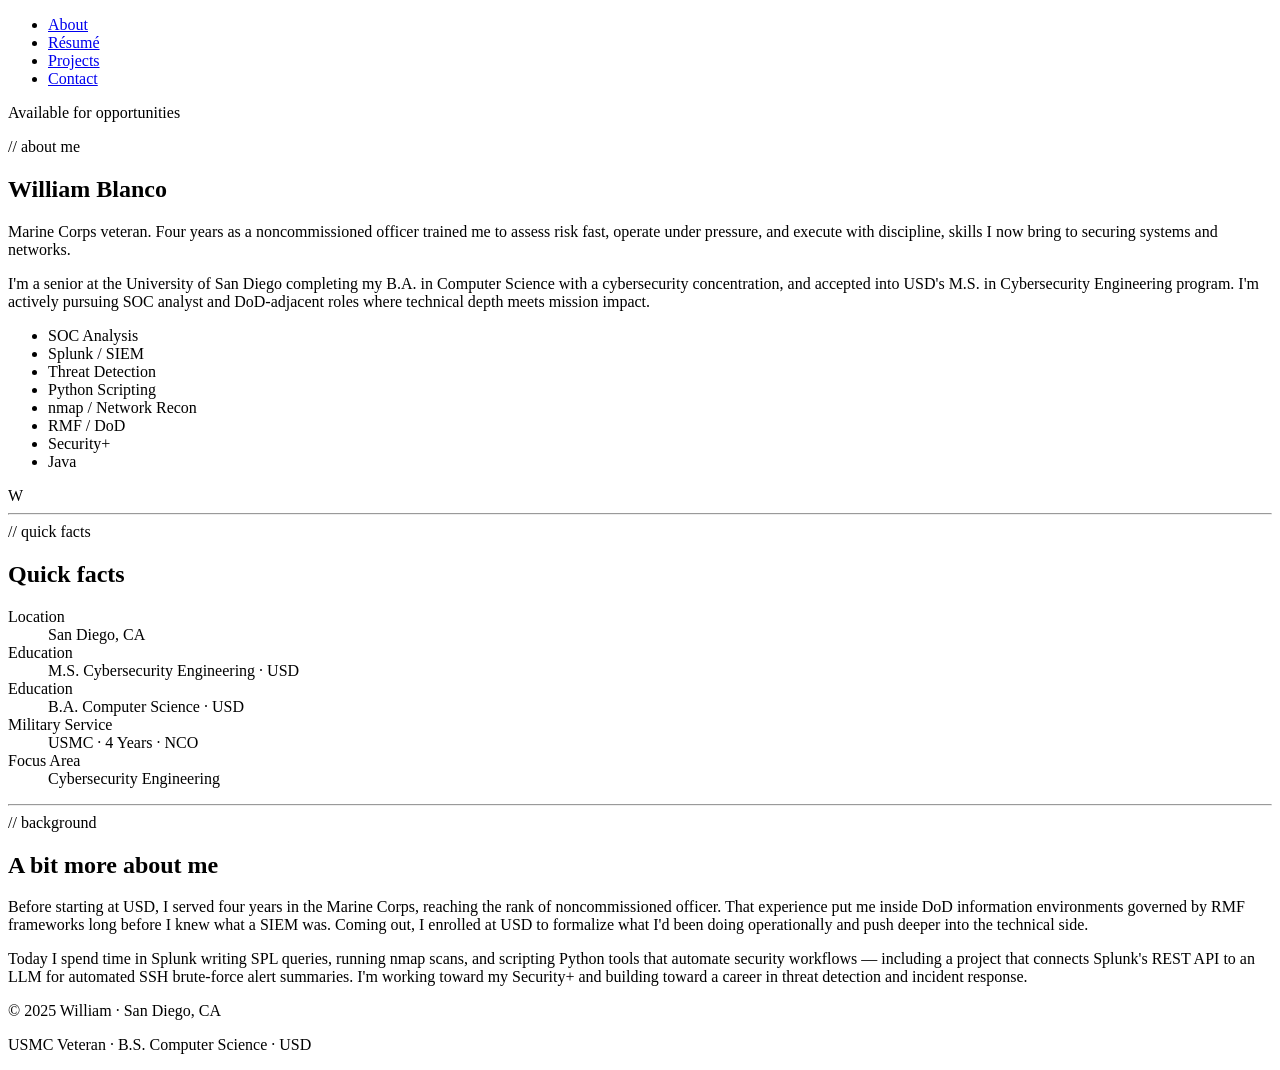
==== index.html @ 78c7a652 "INdex file completed" ====
<!DOCTYPE html>
<html lang="en">
<head>
  <meta charset="UTF-8" />
  <meta name="viewport" content="width=device-width, initial-scale=1.0" />
  <meta name="description" content="William — Cybersecurity engineering student, USMC veteran, and aspiring SOC analyst based in San Diego, CA." />
  <title>William — Cybersecurity Engineer</title>
  <link rel="stylesheet" href="css/style.css" />
</head>
<body>


  <header class="site-header">
  
    <nav aria-label="Primary navigation">
      <ul class="site-nav">
        <li><a href="index.html" aria-current="page">About</a></li>
        <li><a href="resume.html">Résumé</a></li>
        <li><a href="projects.html">Projects</a></li>
        <li><a href="contact.html">Contact</a></li>
      </ul>
    </nav>
  </header>

  <main id="main-content" class="site-main">

    <!-- ── HERO ── -->
    <section class="hero" aria-label="Introduction">
      <div class="hero-content">
        <p class="hero-badge" role="status">Available for opportunities</p>
        <span class="eyebrow">// about me</span>
          <h1>William Blanco</h1>

          <p class="lead">
            Marine Corps veteran. Four years as a noncommissioned officer trained me to assess risk fast, operate under pressure, and execute with discipline, skills I now bring to securing systems and networks.
          </p>

        <p>
          I'm a senior at the University of San Diego completing my B.A. in Computer Science with a cybersecurity concentration, and accepted into USD's M.S. in Cybersecurity Engineering program. I'm actively pursuing SOC analyst and DoD-adjacent roles where technical depth meets mission impact.
        </p>

          <ul class="tag-list" aria-label="Areas of expertise">
            <li>SOC Analysis</li>
            <li>Splunk / SIEM</li>
            <li>Threat Detection</li>
            <li>Python Scripting</li>
            <li>nmap / Network Recon</li>
            <li>RMF / DoD</li>
            <li>Security+</li>
            <li>Java</li>
          </ul>
      </div>

      <aside class="avatar-frame" aria-label="Profile photo">
        <!--
        Need to add photo still 
          <img src="assets/william.jpg" alt="William, cybersecurity engineering student" />
        -->
        <span class="avatar-initials" aria-hidden="true">W</span>
      </aside>
    </section>

    <hr class="divider" />

    <!-- ── QUICK FACTS ── -->
    <section aria-labelledby="facts-heading">
      <span class="eyebrow">// quick facts</span>
      <h2 id="facts-heading" class="sr-only">Quick facts</h2>
      <dl class="facts-grid">
        <div class="fact-card">
          <dt class="fact-label">Location</dt>
          <dd class="fact-value">San Diego, CA</dd>
        </div>
         <div class="fact-card">
          <dt class="fact-label">Education</dt>
          <dd class="fact-value">M.S. Cybersecurity Engineering · USD</dd>
        </div>
        <div class="fact-card">
          <dt class="fact-label">Education</dt>
          <dd class="fact-value">B.A. Computer Science · USD</dd>
        </div>
        <div class="fact-card">
          <dt class="fact-label">Military Service</dt>
          <dd class="fact-value">USMC · 4 Years · NCO</dd>
        </div>
        <div class="fact-card">
          <dt class="fact-label">Focus Area</dt>
          <dd class="fact-value">Cybersecurity Engineering</dd>
        </div>
      </dl>
    </section>

    <hr class="divider" />

    <!-- ── BRIEF BIO ── -->
    <section class="bio-section" aria-labelledby="bio-heading">
      <span class="eyebrow">// background</span>
      <h2 id="bio-heading">A bit more about me</h2>

      <p>
        Before starting at USD, I served four years in the Marine Corps, reaching the rank of noncommissioned officer. That experience put me inside DoD information environments governed by RMF frameworks long before I knew what a SIEM was. Coming out, I enrolled at USD to formalize what I'd been doing operationally and push deeper into the technical side.
      </p>

      <p>
        Today I spend time in Splunk writing SPL queries, running nmap scans, and scripting Python tools that automate security workflows — including a project that connects Splunk's REST API to an LLM for automated SSH brute-force alert summaries. I'm working toward my Security+ and building toward a career in threat detection and incident response.
      </p>

    </section>

  </main>

  <footer class="site-footer">
    <p>© 2025 William · San Diego, CA</p>
    <p>USMC Veteran · B.S. Computer Science · USD</p>
  </footer>

</body>
</html>
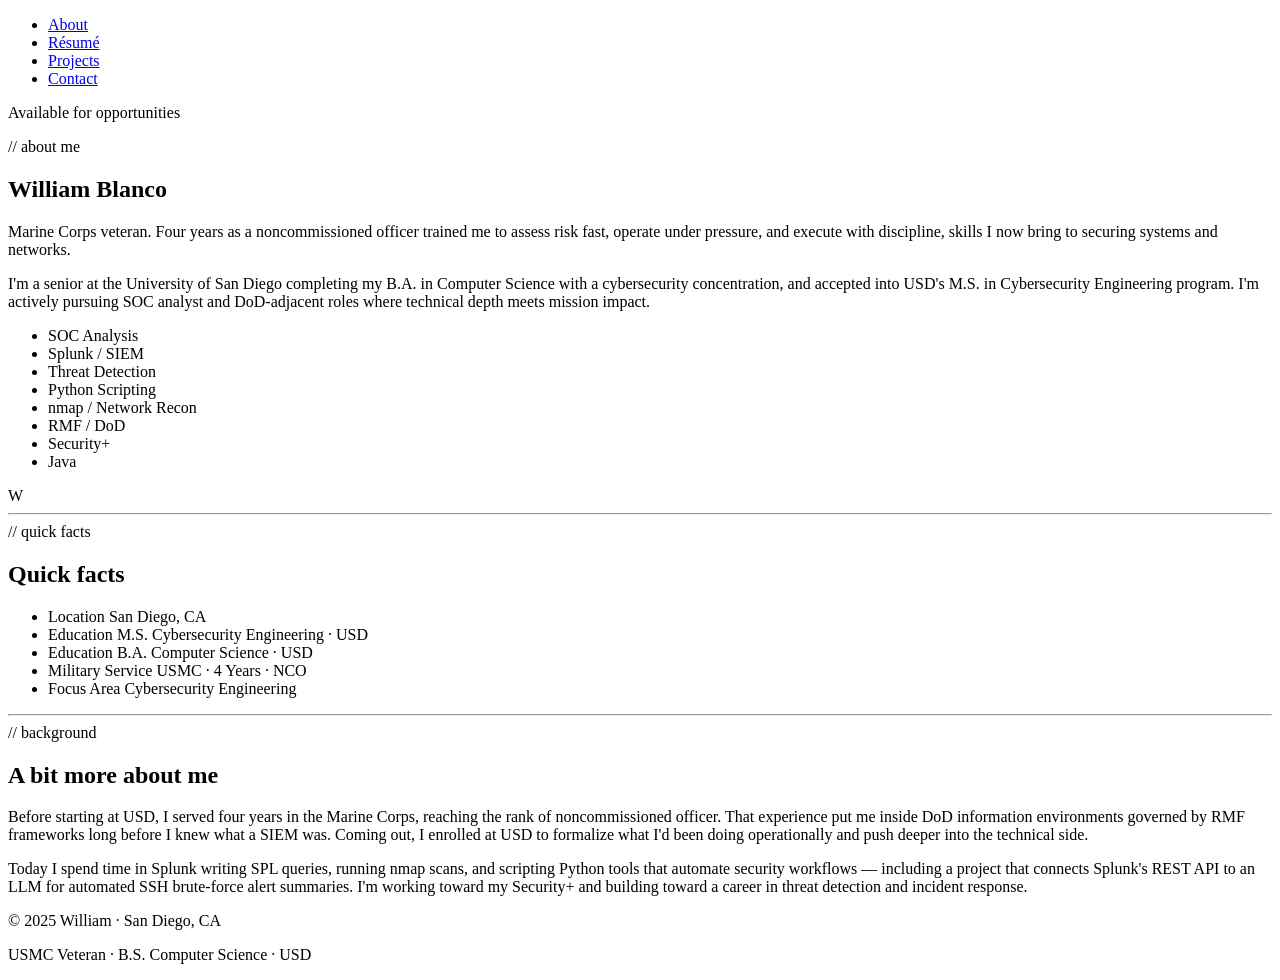
==== commit a64699b9: "Working through valifdator errors as well as resume.html" ====
--- a/index.html
+++ b/index.html
@@ -1,11 +1,11 @@
 <!DOCTYPE html>
 <html lang="en">
 <head>
-  <meta charset="UTF-8" />
-  <meta name="viewport" content="width=device-width, initial-scale=1.0" />
-  <meta name="description" content="William — Cybersecurity engineering student, USMC veteran, and aspiring SOC analyst based in San Diego, CA." />
+  <meta charset="UTF-8" >
+  <meta name="viewport" content="width=device-width, initial-scale=1.0" >
+  <meta name="description" content="William — Cybersecurity engineering student, USMC veteran, and aspiring SOC analyst based in San Diego, CA." >
   <title>William — Cybersecurity Engineer</title>
-  <link rel="stylesheet" href="css/style.css" />
+  <link rel="stylesheet" href="css/style.css">
 </head>
 <body>
 
@@ -60,37 +60,37 @@
       </aside>
     </section>
 
-    <hr class="divider" />
+    <hr class="divider" >
 
     <!-- ── QUICK FACTS ── -->
     <section aria-labelledby="facts-heading">
       <span class="eyebrow">// quick facts</span>
       <h2 id="facts-heading" class="sr-only">Quick facts</h2>
-      <dl class="facts-grid">
-        <div class="fact-card">
-          <dt class="fact-label">Location</dt>
-          <dd class="fact-value">San Diego, CA</dd>
-        </div>
-         <div class="fact-card">
-          <dt class="fact-label">Education</dt>
-          <dd class="fact-value">M.S. Cybersecurity Engineering · USD</dd>
-        </div>
-        <div class="fact-card">
-          <dt class="fact-label">Education</dt>
-          <dd class="fact-value">B.A. Computer Science · USD</dd>
-        </div>
-        <div class="fact-card">
-          <dt class="fact-label">Military Service</dt>
-          <dd class="fact-value">USMC · 4 Years · NCO</dd>
-        </div>
-        <div class="fact-card">
-          <dt class="fact-label">Focus Area</dt>
-          <dd class="fact-value">Cybersecurity Engineering</dd>
-        </div>
-      </dl>
+      <ul class="facts-grid">
+        <li class="fact-card">
+          <span class="fact-label">Location</span>
+          <span class="fact-value">San Diego, CA</span>
+        </li>
+         <li class="fact-card">
+          <span class="fact-label">Education</span>
+          <span class="fact-value">M.S. Cybersecurity Engineering · USD</span>
+         </li>
+        <li class="fact-card">
+          <span class="fact-label">Education</span>
+          <span class="fact-value">B.A. Computer Science · USD</span>
+        </li>
+        <li class="fact-card">
+          <span class="fact-label">Military Service</span>
+          <span class="fact-value">USMC · 4 Years · NCO</span>
+        </li>
+        <li class="fact-card">
+          <span class="fact-label">Focus Area</span>
+          <span class="fact-value">Cybersecurity Engineering</span>
+        </li>
+      </ul>
     </section>
 
-    <hr class="divider" />
+    <hr class="divider" >
 
     <!-- ── BRIEF BIO ── -->
     <section class="bio-section" aria-labelledby="bio-heading">
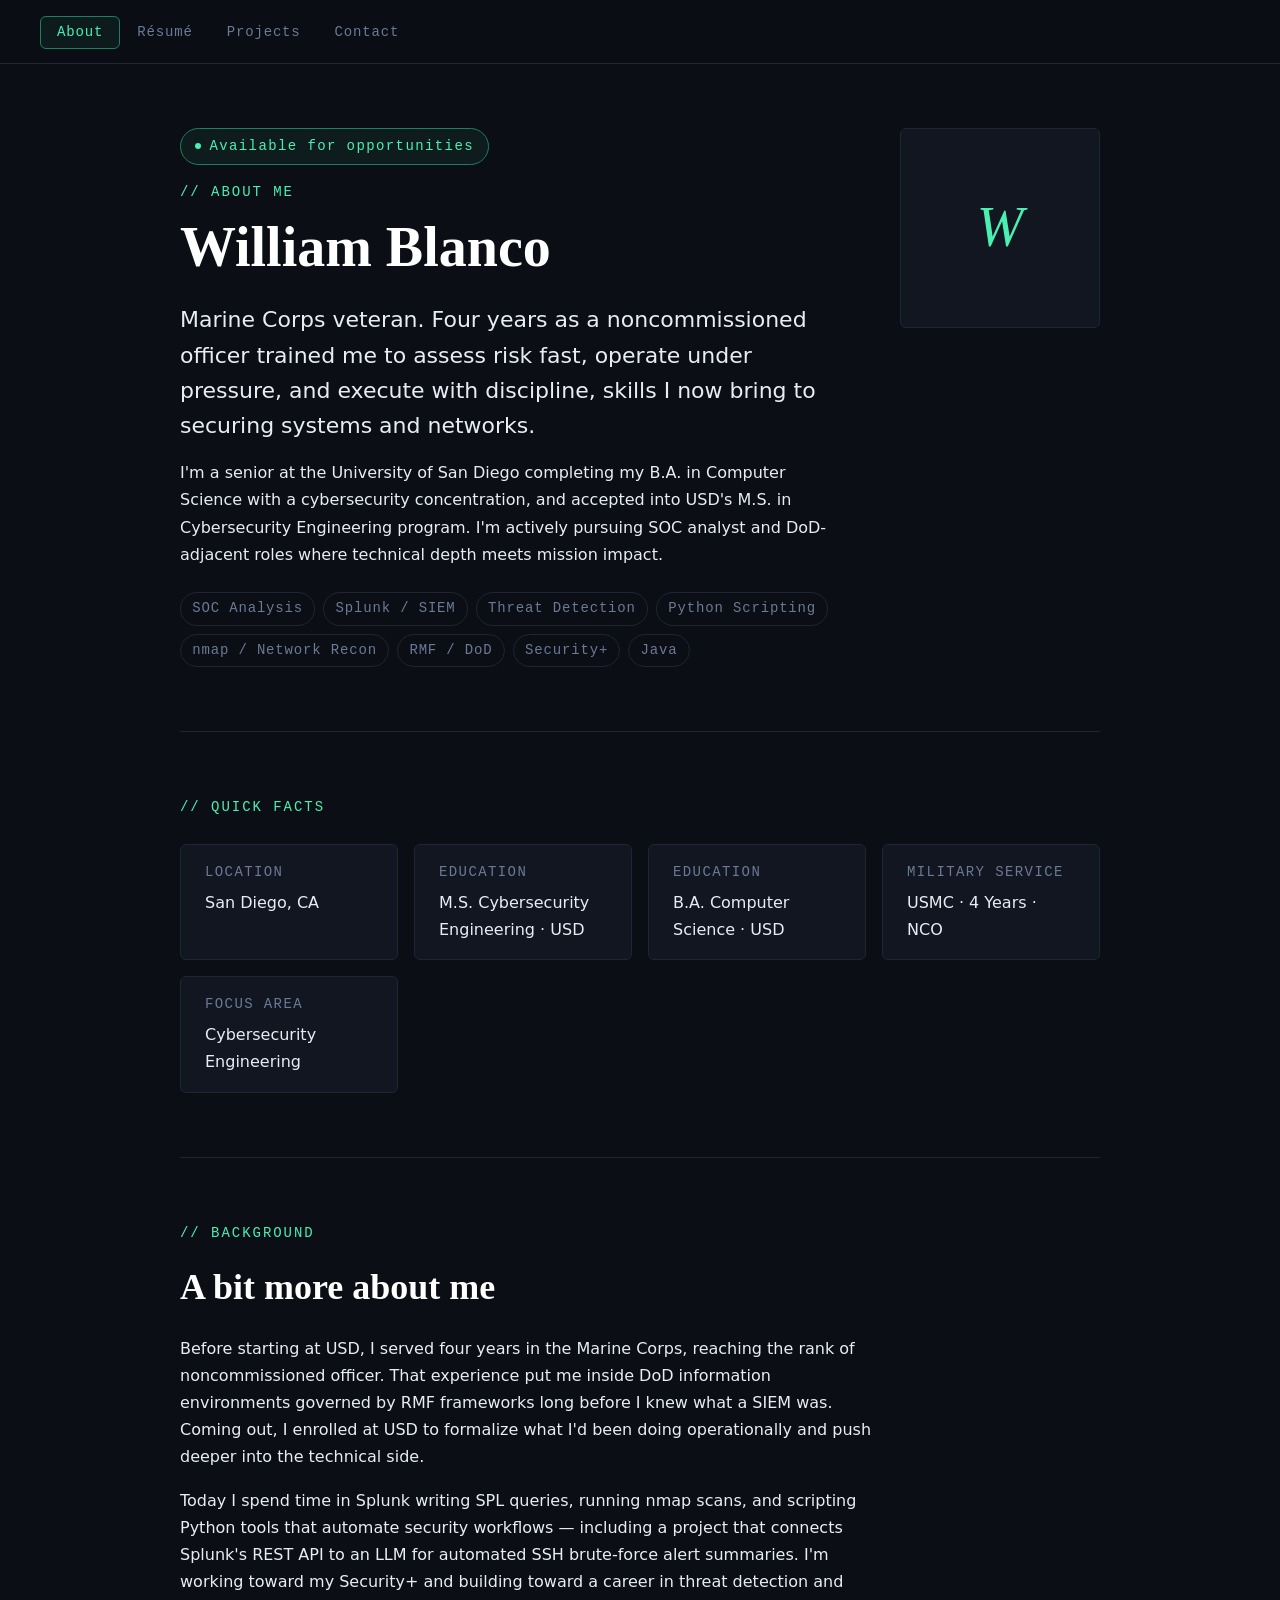
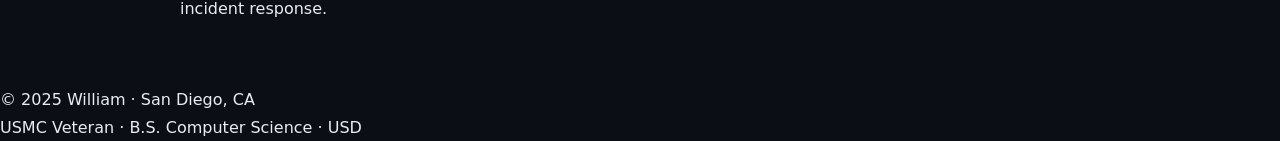
==== commit e3bea5d5: "had to fix links for css, working through css with help from claude" ====
--- a/index.html
+++ b/index.html
@@ -1,17 +1,20 @@
 <!DOCTYPE html>
 <html lang="en">
+
 <head>
-  <meta charset="UTF-8" >
-  <meta name="viewport" content="width=device-width, initial-scale=1.0" >
-  <meta name="description" content="William — Cybersecurity engineering student, USMC veteran, and aspiring SOC analyst based in San Diego, CA." >
+  <meta charset="UTF-8">
+  <meta name="viewport" content="width=device-width, initial-scale=1.0">
+  <meta name="description"
+    content="William — Cybersecurity engineering student, USMC veteran, and aspiring SOC analyst based in San Diego, CA.">
   <title>William — Cybersecurity Engineer</title>
-  <link rel="stylesheet" href="css/style.css">
+  <link rel="stylesheet" href="css/styles.css">
 </head>
+
 <body>
 
 
   <header class="site-header">
-  
+
     <nav aria-label="Primary navigation">
       <ul class="site-nav">
         <li><a href="index.html" aria-current="page">About</a></li>
@@ -29,26 +32,29 @@
       <div class="hero-content">
         <p class="hero-badge" role="status">Available for opportunities</p>
         <span class="eyebrow">// about me</span>
-          <h1>William Blanco</h1>
+        <h1>William Blanco</h1>
 
-          <p class="lead">
-            Marine Corps veteran. Four years as a noncommissioned officer trained me to assess risk fast, operate under pressure, and execute with discipline, skills I now bring to securing systems and networks.
-          </p>
+        <p class="lead">
+          Marine Corps veteran. Four years as a noncommissioned officer trained me to assess risk fast, operate under
+          pressure, and execute with discipline, skills I now bring to securing systems and networks.
+        </p>
 
         <p>
-          I'm a senior at the University of San Diego completing my B.A. in Computer Science with a cybersecurity concentration, and accepted into USD's M.S. in Cybersecurity Engineering program. I'm actively pursuing SOC analyst and DoD-adjacent roles where technical depth meets mission impact.
+          I'm a senior at the University of San Diego completing my B.A. in Computer Science with a cybersecurity
+          concentration, and accepted into USD's M.S. in Cybersecurity Engineering program. I'm actively pursuing SOC
+          analyst and DoD-adjacent roles where technical depth meets mission impact.
         </p>
 
-          <ul class="tag-list" aria-label="Areas of expertise">
-            <li>SOC Analysis</li>
-            <li>Splunk / SIEM</li>
-            <li>Threat Detection</li>
-            <li>Python Scripting</li>
-            <li>nmap / Network Recon</li>
-            <li>RMF / DoD</li>
-            <li>Security+</li>
-            <li>Java</li>
-          </ul>
+        <ul class="tag-list" aria-label="Areas of expertise">
+          <li>SOC Analysis</li>
+          <li>Splunk / SIEM</li>
+          <li>Threat Detection</li>
+          <li>Python Scripting</li>
+          <li>nmap / Network Recon</li>
+          <li>RMF / DoD</li>
+          <li>Security+</li>
+          <li>Java</li>
+        </ul>
       </div>
 
       <aside class="avatar-frame" aria-label="Profile photo">
@@ -60,7 +66,7 @@
       </aside>
     </section>
 
-    <hr class="divider" >
+    <hr class="divider">
 
     <!-- ── QUICK FACTS ── -->
     <section aria-labelledby="facts-heading">
@@ -71,10 +77,10 @@
           <span class="fact-label">Location</span>
           <span class="fact-value">San Diego, CA</span>
         </li>
-         <li class="fact-card">
+        <li class="fact-card">
           <span class="fact-label">Education</span>
           <span class="fact-value">M.S. Cybersecurity Engineering · USD</span>
-         </li>
+        </li>
         <li class="fact-card">
           <span class="fact-label">Education</span>
           <span class="fact-value">B.A. Computer Science · USD</span>
@@ -90,7 +96,7 @@
       </ul>
     </section>
 
-    <hr class="divider" >
+    <hr class="divider">
 
     <!-- ── BRIEF BIO ── -->
     <section class="bio-section" aria-labelledby="bio-heading">
@@ -98,11 +104,17 @@
       <h2 id="bio-heading">A bit more about me</h2>
 
       <p>
-        Before starting at USD, I served four years in the Marine Corps, reaching the rank of noncommissioned officer. That experience put me inside DoD information environments governed by RMF frameworks long before I knew what a SIEM was. Coming out, I enrolled at USD to formalize what I'd been doing operationally and push deeper into the technical side.
+        Before starting at USD, I served four years in the Marine Corps, reaching the rank of noncommissioned officer.
+        That experience put me inside DoD information environments governed by RMF frameworks long before I knew what a
+        SIEM was. Coming out, I enrolled at USD to formalize what I'd been doing operationally and push deeper into the
+        technical side.
       </p>
 
       <p>
-        Today I spend time in Splunk writing SPL queries, running nmap scans, and scripting Python tools that automate security workflows — including a project that connects Splunk's REST API to an LLM for automated SSH brute-force alert summaries. I'm working toward my Security+ and building toward a career in threat detection and incident response.
+        Today I spend time in Splunk writing SPL queries, running nmap scans, and scripting Python tools that automate
+        security workflows — including a project that connects Splunk's REST API to an LLM for automated SSH brute-force
+        alert summaries. I'm working toward my Security+ and building toward a career in threat detection and incident
+        response.
       </p>
 
     </section>
@@ -115,4 +127,5 @@
   </footer>
 
 </body>
+
 </html>
--- a/css/styles.css
+++ b/css/styles.css
@@ -0,0 +1,436 @@
+:root {
+  /* Colors */
+  --clr-bg:          #0b0e14;
+  --clr-surface:     #111620;
+  --clr-border:      #1e2535;
+  --clr-accent:      #4af0b2;
+  --clr-accent-dim:  #1e7f5e;
+  --clr-text:        #e8edf5;
+  --clr-muted:       #6b7a96;
+  --clr-heading:     #ffffff;
+
+  /* Typography — system fonts, no external dependencies */
+  --ff-sans:  'Segoe UI', system-ui, sans-serif;
+  --ff-mono:  ui-monospace, 'Cascadia Code', 'Fira Mono', monospace;
+  --ff-serif: Georgia, 'Times New Roman', serif;
+
+  /* Fluid type scale */
+  --step--1: clamp(0.75rem, 0.7rem + 0.25vw, 0.875rem);
+  --step-0:  clamp(0.9375rem, 0.9rem + 0.2vw, 1rem);
+  --step-1:  clamp(1.125rem, 1rem + 0.6vw, 1.375rem);
+  --step-2:  clamp(1.5rem, 1.2rem + 1.5vw, 2.25rem);
+  --step-3:  clamp(2rem, 1.5rem + 2.5vw, 3.5rem);
+
+  /* Spacing */
+  --space-xs: 0.5rem;
+  --space-s:  1rem;
+  --space-m:  1.5rem;
+  --space-l:  2.5rem;
+  --space-xl: 4rem;
+
+  /* Misc */
+  --radius:    6px;
+  --nav-h:     64px;
+  --max-w:     1000px;
+  --content-w: 68ch;
+}
+*, *::before, *::after {
+  box-sizing: border-box;
+  margin: 0;
+  padding: 0;
+}
+
+html {
+  scroll-behavior: smooth;
+  -webkit-text-size-adjust: 100%;
+}
+
+body {
+  font-family: var(--ff-sans);
+  font-size: var(--step-0);
+  line-height: 1.7;
+  color: var(--clr-text);
+  background-color: var(--clr-bg);
+  min-height: 100vh;
+}
+
+img, svg { display: block; max-width: 100%; }
+
+a { color: var(--clr-accent); }
+a:hover { color: var(--clr-text); }
+
+ul, ol { padding-left: 1.25em; }
+.site-header {
+  position: sticky;
+  top: 0;
+  height: var(--nav-h);
+  background: rgba(11, 14, 20, 0.88);
+  backdrop-filter: blur(12px);
+  -webkit-backdrop-filter: blur(12px);
+  border-bottom: 1px solid var(--clr-border);
+  z-index: 100;
+  display: flex;
+  align-items: center;
+  justify-content: space-between;
+  padding-inline: var(--space-l);
+}
+
+.site-logo {
+  font-family: var(--ff-mono);
+  font-size: var(--step--1);
+  color: var(--clr-accent);
+  text-decoration: none;
+  letter-spacing: 0.08em;
+}
+
+.site-logo span { color: var(--clr-muted); }
+
+.site-nav {
+  display: flex;
+  gap: 0;
+  list-style: none;
+  padding: 0;
+}
+
+.site-nav a {
+  font-family: var(--ff-mono);
+  font-size: var(--step--1);
+  letter-spacing: 0.06em;
+  color: var(--clr-muted);
+  text-decoration: none;
+  padding: 0.45rem 1rem;
+  border: 1px solid transparent;
+  border-radius: var(--radius);
+  transition: color 0.2s, border-color 0.2s, background-color 0.2s;
+}
+
+.site-nav a:hover,
+.site-nav [aria-current="page"] {
+  color: var(--clr-accent);
+  border-color: var(--clr-accent-dim);
+  background-color: rgba(74, 240, 178, 0.06);
+}
+.site-main {
+  max-width: var(--max-w);
+  margin-inline: auto;
+  padding: var(--space-xl) var(--space-l);
+}
+
+.eyebrow {
+  font-family: var(--ff-mono);
+  font-size: var(--step--1);
+  letter-spacing: 0.14em;
+  color: var(--clr-accent);
+  text-transform: uppercase;
+  display: block;
+  margin-bottom: 0.75rem;
+}
+
+h1 {
+  font-family: var(--ff-serif);
+  font-size: var(--step-3);
+  color: var(--clr-heading);
+  line-height: 1.1;
+  margin-bottom: var(--space-m);
+}
+
+h2 {
+  font-family: var(--ff-serif);
+  font-size: var(--step-2);
+  color: var(--clr-heading);
+  margin-bottom: var(--space-s);
+}
+
+h3 {
+  font-family: var(--ff-sans);
+  font-size: var(--step-1);
+  font-weight: 700;
+  color: var(--clr-heading);
+  margin-bottom: 0.4rem;
+}
+
+p { max-width: var(--content-w); }
+
+.lead {
+  font-size: var(--step-1);
+  line-height: 1.6;
+  color: var(--clr-text);
+  max-width: 56ch;
+}
+
+.sr-only {
+  position: absolute;
+  width: 1px;
+  height: 1px;
+  padding: 0;
+  margin: -1px;
+  overflow: hidden;
+  clip: rect(0, 0, 0, 0);
+  white-space: nowrap;
+  border: 0;
+}
+
+.divider {
+  border: none;
+  border-top: 1px solid var(--clr-border);
+  margin-block: var(--space-xl);
+}
+.hero {
+  display: grid;
+  grid-template-columns: 1fr auto;
+  gap: var(--space-xl);
+  align-items: start;
+  margin-bottom: var(--space-xl);
+}
+
+.hero-content { min-width: 0; }
+
+.hero-content p + p { margin-top: var(--space-s); }
+
+.hero-badge {
+  display: inline-flex;
+  align-items: center;
+  gap: 0.5rem;
+  font-family: var(--ff-mono);
+  font-size: var(--step--1);
+  letter-spacing: 0.1em;
+  color: var(--clr-accent);
+  border: 1px solid var(--clr-accent-dim);
+  background: rgba(74, 240, 178, 0.06);
+  padding: 0.35rem 0.9rem;
+  border-radius: 2rem;
+  margin-bottom: var(--space-s);
+}
+
+.hero-badge::before {
+  content: '';
+  width: 6px;
+  height: 6px;
+  background: var(--clr-accent);
+  border-radius: 50%;
+  animation: pulse 2s ease infinite;
+}
+
+@keyframes pulse {
+  0%, 100% { opacity: 1; transform: scale(1); }
+  50%       { opacity: 0.4; transform: scale(0.7); }
+}
+
+.avatar-frame {
+  width: clamp(140px, 20vw, 200px);
+  aspect-ratio: 1;
+  border: 1px solid var(--clr-border);
+  border-radius: var(--radius);
+  background: var(--clr-surface);
+  display: flex;
+  align-items: center;
+  justify-content: center;
+  overflow: hidden;
+  flex-shrink: 0;
+}
+
+.avatar-frame img {
+  width: 100%;
+  height: 100%;
+  object-fit: cover;
+}
+
+.avatar-initials {
+  font-family: var(--ff-serif);
+  font-size: clamp(2.5rem, 5vw, 3.5rem);
+  color: var(--clr-accent);
+  font-style: italic;
+}
+
+.tag-list {
+  display: flex;
+  flex-wrap: wrap;
+  gap: 0.5rem;
+  margin-top: var(--space-m);
+  padding: 0;
+  list-style: none;
+}
+
+.tag-list li {
+  font-family: var(--ff-mono);
+  font-size: var(--step--1);
+  letter-spacing: 0.06em;
+  color: var(--clr-muted);
+  border: 1px solid var(--clr-border);
+  padding: 0.25rem 0.7rem;
+  border-radius: 2rem;
+}
+.facts-grid {
+  display: grid;
+  grid-template-columns: repeat(auto-fit, minmax(200px, 1fr));
+  gap: var(--space-s);
+  margin-top: var(--space-m);
+  list-style: none;
+  padding: 0;
+}
+
+.fact-card {
+  background: var(--clr-surface);
+  border: 1px solid var(--clr-border);
+  border-radius: var(--radius);
+  padding: var(--space-s) var(--space-m);
+}
+
+.fact-label {
+  font-family: var(--ff-mono);
+  font-size: var(--step--1);
+  letter-spacing: 0.1em;
+  text-transform: uppercase;
+  color: var(--clr-muted);
+  display: block;
+  margin-bottom: 0.25rem;
+}
+
+.fact-value {
+  font-size: var(--step-0);
+  font-weight: 500;
+  color: var(--clr-text);
+  display: block;
+}
+
+.bio-section p + p { margin-top: var(--space-s); }
+.contact-grid {
+  display: grid;
+  grid-template-columns: 1fr 1fr;
+  gap: var(--space-xl);
+  margin-top: var(--space-l);
+}
+
+.contact-links {
+  list-style: none;
+  padding: 0;
+  display: flex;
+  flex-direction: column;
+  gap: 0.75rem;
+  margin-top: var(--space-m);
+}
+
+.contact-link {
+  display: flex;
+  align-items: center;
+  gap: var(--space-s);
+  text-decoration: none;
+  color: var(--clr-text);
+  padding: var(--space-s) var(--space-m);
+  background: var(--clr-surface);
+  border: 1px solid var(--clr-border);
+  border-radius: var(--radius);
+  transition: border-color 0.2s, color 0.2s;
+}
+
+.contact-link:hover {
+  border-color: var(--clr-accent-dim);
+  color: var(--clr-accent);
+}
+
+.cl-icon {
+  width: 36px;
+  height: 36px;
+  background: rgba(74, 240, 178, 0.06);
+  border: 1px solid var(--clr-border);
+  border-radius: var(--radius);
+  display: flex;
+  align-items: center;
+  justify-content: center;
+  flex-shrink: 0;
+}
+
+.cl-icon svg {
+  width: 18px;
+  height: 18px;
+  stroke: var(--clr-accent);
+  fill: none;
+  stroke-width: 1.5;
+  stroke-linecap: round;
+  stroke-linejoin: round;
+}
+
+.cl-label {
+  font-family: var(--ff-mono);
+  font-size: var(--step--1);
+  letter-spacing: 0.08em;
+  color: var(--clr-muted);
+  display: block;
+}
+
+.cl-value {
+  font-size: var(--step-0);
+  font-weight: 500;
+  display: block;
+}
+
+.contact-form {
+  display: flex;
+  flex-direction: column;
+  gap: var(--space-s);
+}
+
+.form-field {
+  display: flex;
+  flex-direction: column;
+  gap: 0.35rem;
+}
+
+.contact-form label {
+  font-family: var(--ff-mono);
+  font-size: var(--step--1);
+  letter-spacing: 0.1em;
+  text-transform: uppercase;
+  color: var(--clr-muted);
+}
+
+.contact-form input,
+.contact-form textarea {
+  width: 100%;
+  background: var(--clr-surface);
+  border: 1px solid var(--clr-border);
+  border-radius: var(--radius);
+  color: var(--clr-text);
+  font-family: var(--ff-sans);
+  font-size: var(--step-0);
+  padding: 0.7rem 1rem;
+  outline: none;
+  transition: border-color 0.2s;
+}
+
+.contact-form input:focus,
+.contact-form textarea:focus {
+  border-color: var(--clr-accent-dim);
+}
+
+.contact-form input:invalid:not(:placeholder-shown),
+.contact-form textarea:invalid:not(:placeholder-shown) {
+  border-color: #e05252;
+}
+
+.contact-form textarea {
+  resize: vertical;
+  min-height: 120px;
+  line-height: 1.6;
+}
+
+.contact-form button[type="submit"] {
+  font-family: var(--ff-mono);
+  font-size: var(--step--1);
+  letter-spacing: 0.08em;
+  color: var(--clr-bg);
+  background: var(--clr-accent);
+  border: none;
+  border-radius: var(--radius);
+  padding: 0.75rem 1.5rem;
+  cursor: pointer;
+  transition: opacity 0.2s;
+  align-self: flex-start;
+}
+
+.contact-form button[type="submit"]:hover { opacity: 0.86; }
+
+.contact-form button[type="submit"]:focus-visible {
+  outline: 2px solid var(--clr-text);
+  outline-offset: 2px;
+}
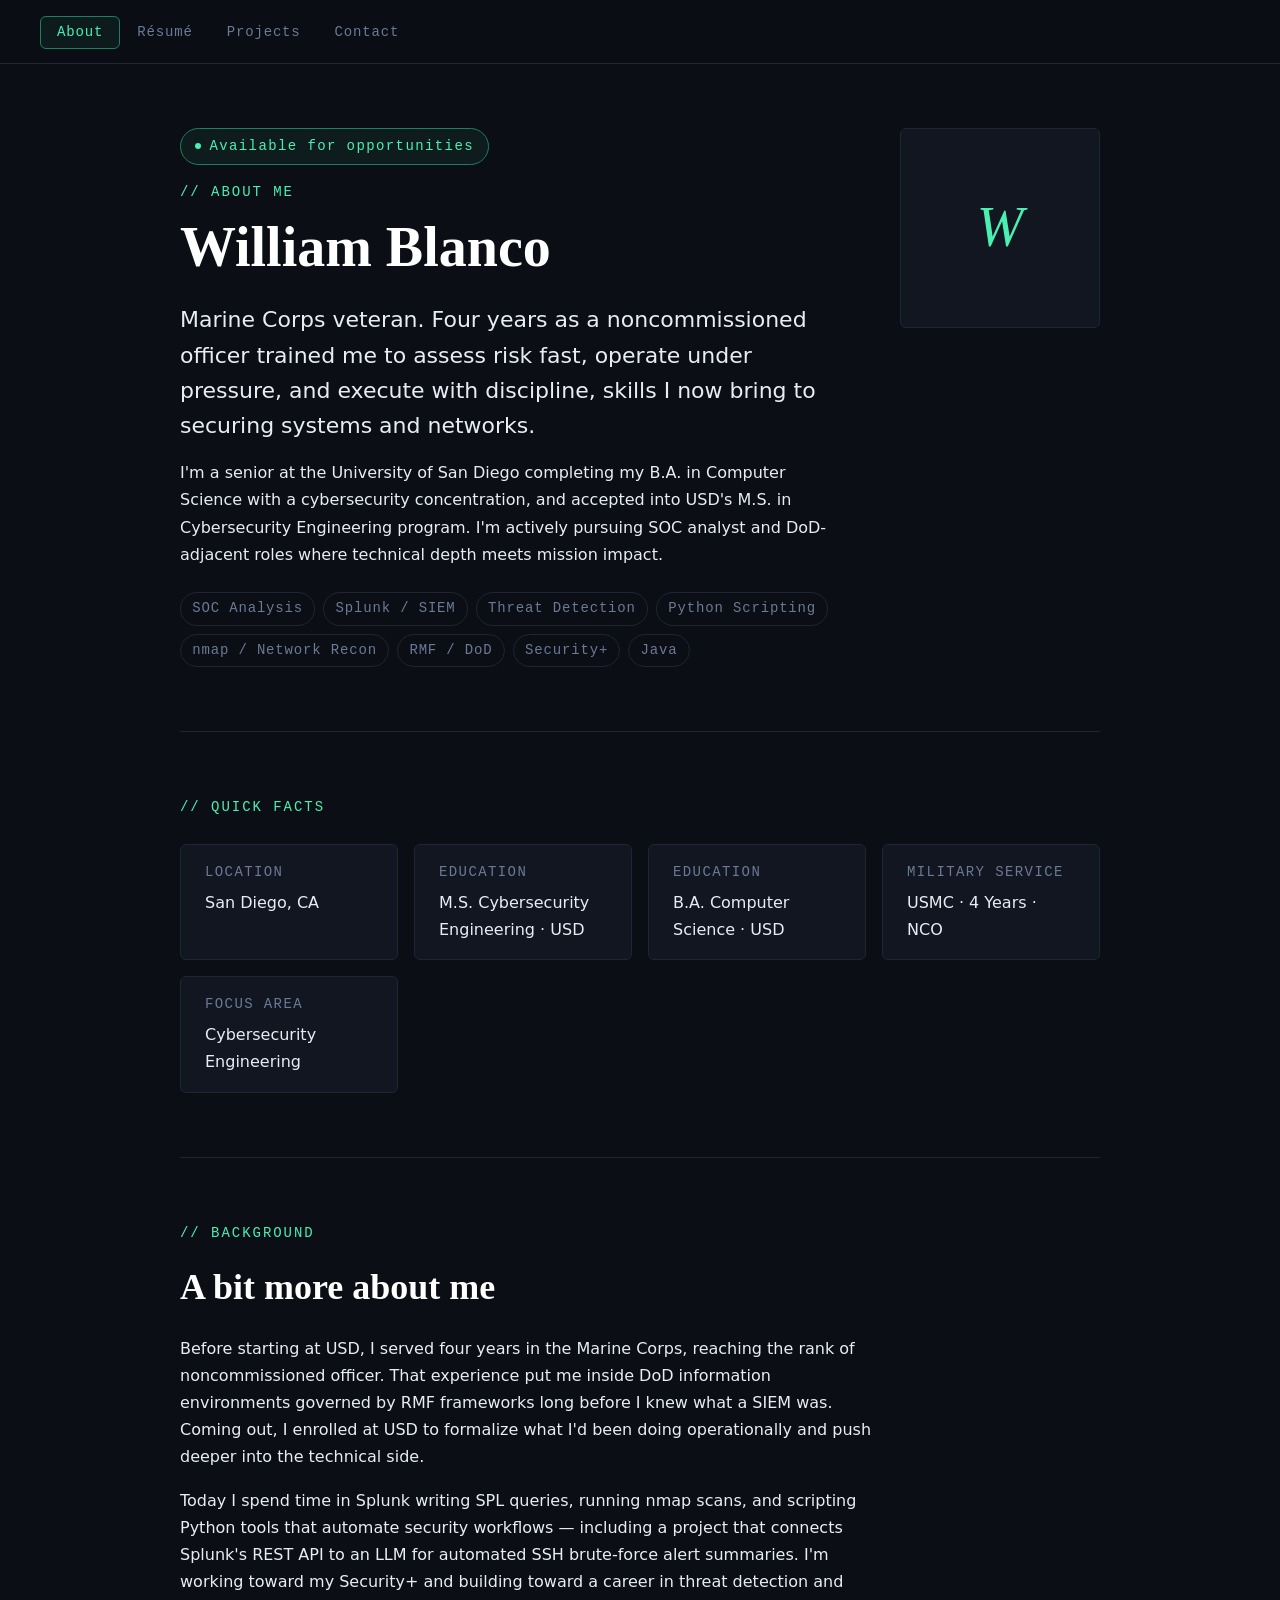
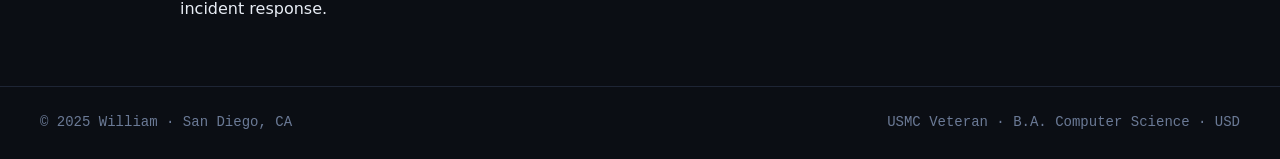
==== commit 514d41c9: "typo fixed" ====
--- a/index.html
+++ b/index.html
@@ -123,7 +123,7 @@
 
   <footer class="site-footer">
     <p>© 2025 William · San Diego, CA</p>
-    <p>USMC Veteran · B.S. Computer Science · USD</p>
+    <p>USMC Veteran · B.A. Computer Science · USD</p>
   </footer>
 
 </body>
--- a/css/styles.css
+++ b/css/styles.css
@@ -433,4 +433,278 @@
 .contact-form button[type="submit"]:focus-visible {
   outline: 2px solid var(--clr-text);
   outline-offset: 2px;
+}
+.resume-download {
+  display: inline-flex;
+  align-items: center;
+  gap: 0.5rem;
+  font-family: var(--ff-mono);
+  font-size: var(--step--1);
+  letter-spacing: 0.06em;
+  color: var(--clr-bg);
+  background: var(--clr-accent);
+  padding: 0.65rem 1.5rem;
+  border-radius: var(--radius);
+  text-decoration: none;
+  transition: opacity 0.2s, transform 0.15s;
+  margin-bottom: var(--space-l);
+}
+
+.resume-download:hover {
+  opacity: 0.88;
+  transform: translateY(-1px);
+  color: var(--clr-bg);
+}
+
+.resume-section { margin-bottom: var(--space-xl); }
+
+.resume-section-title {
+  font-family: var(--ff-mono);
+  font-size: var(--step--1);
+  letter-spacing: 0.14em;
+  text-transform: uppercase;
+  color: var(--clr-accent);
+  padding-bottom: 0.5rem;
+  border-bottom: 1px solid var(--clr-border);
+  margin-bottom: var(--space-m);
+}
+
+.timeline {
+  list-style: none;
+  padding: 0;
+}
+
+.timeline-entry {
+  display: grid;
+  grid-template-columns: 1fr auto;
+  gap: var(--space-s);
+  padding-block: var(--space-m);
+  border-bottom: 1px solid var(--clr-border);
+}
+
+.timeline-entry:last-child { border-bottom: none; }
+
+.entry-org {
+  font-family: var(--ff-mono);
+  font-size: var(--step--1);
+  letter-spacing: 0.08em;
+  color: var(--clr-accent);
+  display: block;
+  margin-bottom: 0.2rem;
+}
+
+.entry-date {
+  font-family: var(--ff-mono);
+  font-size: var(--step--1);
+  color: var(--clr-muted);
+  white-space: nowrap;
+  padding-top: 0.1rem;
+}
+
+.entry-bullets {
+  list-style: none;
+  padding: 0;
+  margin-top: 0.6rem;
+}
+
+.entry-bullets li {
+  font-size: var(--step-0);
+  color: var(--clr-muted);
+  line-height: 1.6;
+  padding-left: 1rem;
+  position: relative;
+  margin-bottom: 0.3rem;
+}
+
+.entry-bullets li::before {
+  content: '›';
+  position: absolute;
+  left: 0;
+  color: var(--clr-accent-dim);
+}
+
+.skills-grid {
+  display: grid;
+  grid-template-columns: repeat(auto-fill, minmax(200px, 1fr));
+  gap: var(--space-m);
+  margin-top: var(--space-s);
+}
+
+.skill-group-name {
+  font-family: var(--ff-mono);
+  font-size: var(--step--1);
+  letter-spacing: 0.1em;
+  text-transform: uppercase;
+  color: var(--clr-muted);
+  margin-bottom: 0.5rem;
+}
+
+.chip-list {
+  display: flex;
+  flex-wrap: wrap;
+  gap: 0.35rem;
+  list-style: none;
+  padding: 0;
+}
+
+.chip-list li {
+  font-family: var(--ff-mono);
+  font-size: var(--step--1);
+  color: var(--clr-text);
+  background: var(--clr-surface);
+  border: 1px solid var(--clr-border);
+  padding: 0.2rem 0.55rem;
+  border-radius: 3px;
+}
+
+.cert-list {
+  list-style: none;
+  padding: 0;
+}
+
+.cert-list li {
+  display: flex;
+  align-items: center;
+  gap: var(--space-s);
+  padding-block: 0.75rem;
+  border-bottom: 1px solid var(--clr-border);
+}
+
+.cert-list li:last-child { border-bottom: none; }
+
+.cert-badge {
+  font-family: var(--ff-mono);
+  font-size: 0.65rem;
+  font-weight: 500;
+  color: var(--clr-accent);
+  background: rgba(74, 240, 178, 0.08);
+  border: 1px solid var(--clr-accent-dim);
+  border-radius: var(--radius);
+  padding: 0.2rem 0.4rem;
+  flex-shrink: 0;
+  min-width: 3rem;
+  text-align: center;
+}
+
+.cert-name {
+  font-size: var(--step-0);
+  font-weight: 500;
+  color: var(--clr-text);
+  display: block;
+}
+
+.cert-issuer {
+  font-family: var(--ff-mono);
+  font-size: var(--step--1);
+  color: var(--clr-muted);
+  display: block;
+}
+.projects-grid {
+  display: grid;
+  grid-template-columns: repeat(auto-fill, minmax(280px, 1fr));
+  gap: var(--space-m);
+  margin-top: var(--space-m);
+  list-style: none;
+  padding: 0;
+}
+
+.project-card {
+  background: var(--clr-surface);
+  border: 1px solid var(--clr-border);
+  border-radius: var(--radius);
+  padding: var(--space-m);
+  display: flex;
+  flex-direction: column;
+  transition: border-color 0.2s, transform 0.2s;
+}
+
+.project-card:hover {
+  border-color: var(--clr-accent-dim);
+  transform: translateY(-3px);
+}
+
+.project-type {
+  font-family: var(--ff-mono);
+  font-size: var(--step--1);
+  letter-spacing: 0.1em;
+  text-transform: uppercase;
+  color: var(--clr-accent);
+  display: block;
+  margin-bottom: 0.75rem;
+}
+
+.project-card h3 {
+  font-size: var(--step-1);
+  margin-bottom: 0.6rem;
+}
+
+.project-card p {
+  font-size: var(--step-0);
+  color: var(--clr-muted);
+  line-height: 1.65;
+  flex: 1;
+  max-width: 100%;
+}
+
+.project-stack {
+  display: flex;
+  flex-wrap: wrap;
+  gap: 0.35rem;
+  margin-top: var(--space-m);
+  list-style: none;
+  padding: 0;
+}
+
+.project-stack li {
+  font-family: var(--ff-mono);
+  font-size: 0.65rem;
+  color: var(--clr-muted);
+  border: 1px solid var(--clr-border);
+  padding: 0.15rem 0.5rem;
+  border-radius: 2px;
+}
+
+.widget-section {
+  margin-top: var(--space-xl);
+  padding-top: var(--space-l);
+  border-top: 1px solid var(--clr-border);
+}
+
+#github-status {
+  font-family: var(--ff-mono);
+  font-size: var(--step--1);
+  color: var(--clr-muted);
+  margin-bottom: var(--space-s);
+}
+.site-footer {
+  border-top: 1px solid var(--clr-border);
+  padding: var(--space-m) var(--space-l);
+  display: flex;
+  justify-content: space-between;
+  align-items: center;
+  gap: var(--space-s);
+}
+
+.site-footer p {
+  font-family: var(--ff-mono);
+  font-size: var(--step--1);
+  color: var(--clr-muted);
+  max-width: none;
+}
+
+@media (max-width: 700px) {
+  .site-header { padding-inline: var(--space-s); }
+  .site-main { padding: var(--space-l) var(--space-s); }
+  .hero { grid-template-columns: 1fr; }
+  .avatar-frame { display: none; }
+  .contact-grid { grid-template-columns: 1fr; }
+  .timeline-entry { grid-template-columns: 1fr; }
+  .site-footer { flex-direction: column; text-align: center; }
+}
+
+@media (prefers-reduced-motion: reduce) {
+  *, *::before, *::after {
+    animation-duration: 0.01ms !important;
+    transition-duration: 0.01ms !important;
+  }
 }
